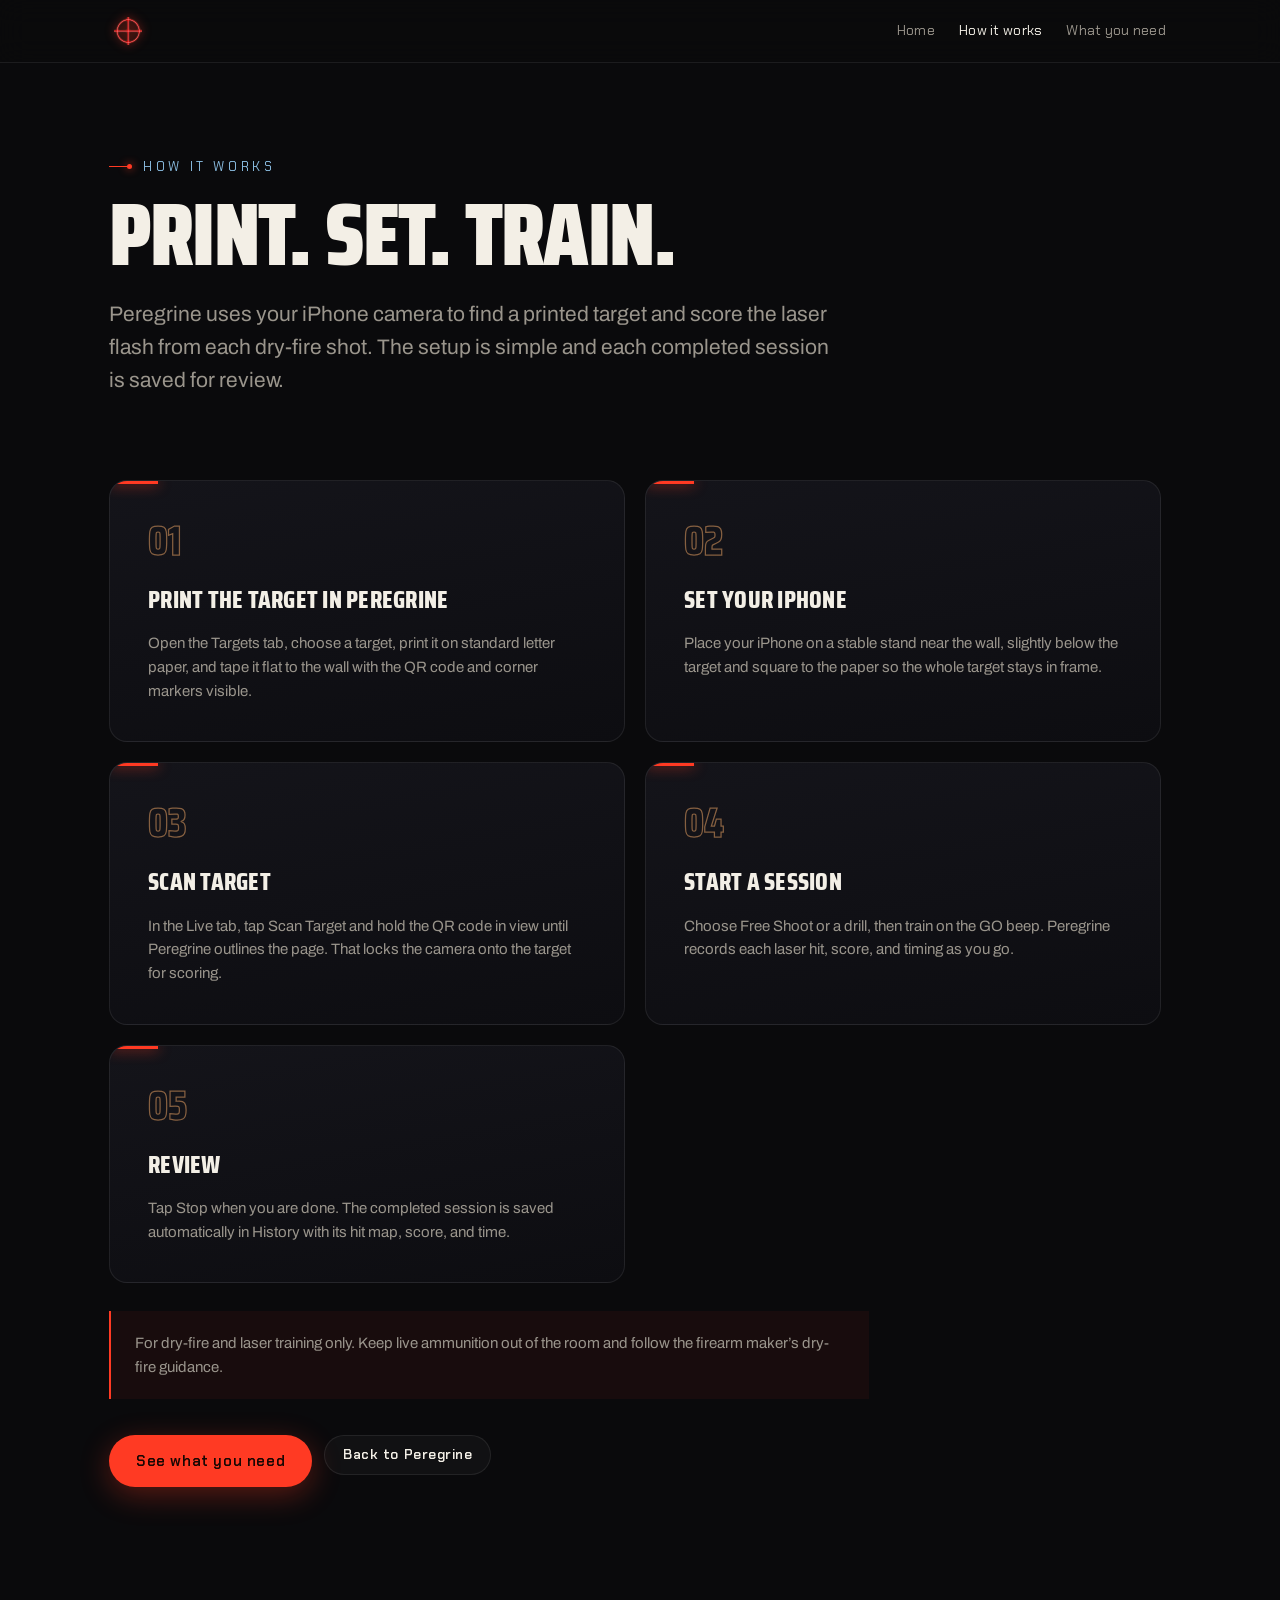
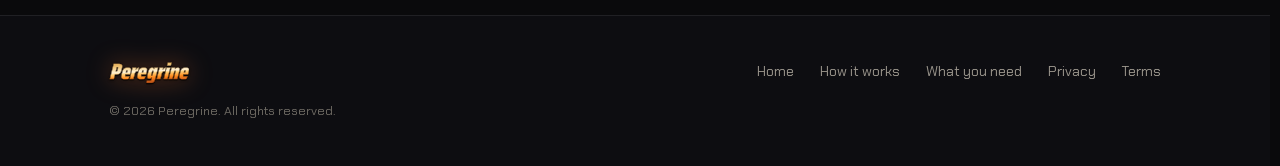
==== how-it-works/index.html @ 1380bf8d "Add SEO setup guides" ====
<!doctype html>
<html lang="en">
<head>
  <meta charset="utf-8">
  <meta name="viewport" content="width=device-width, initial-scale=1">
  <meta name="robots" content="index,follow">
  <title>How Peregrine Works | Dry-Fire Laser Training on iPhone</title>
  <meta name="description" content="See how Peregrine turns a printed target, an iPhone, and a laser training cartridge into scored dry-fire practice.">
  <link rel="canonical" href="https://peregrinedryfire.com/how-it-works/">
  <link rel="icon" href="/assets/favicon.svg" type="image/svg+xml">
  <meta name="theme-color" content="#0a0a0c">
  <meta property="og:title" content="How Peregrine Works | Dry-Fire Laser Training on iPhone">
  <meta property="og:description" content="See how Peregrine turns a printed target, an iPhone, and a laser training cartridge into scored dry-fire practice.">
  <meta property="og:type" content="website">
  <meta property="og:url" content="https://peregrinedryfire.com/how-it-works/">
  <link rel="preconnect" href="https://fonts.googleapis.com">
  <link rel="preconnect" href="https://fonts.gstatic.com" crossorigin>
  <link href="https://fonts.googleapis.com/css2?family=Saira+Condensed:wght@500;600;700;800;900&amp;family=Chakra+Petch:wght@400;500;600;700&amp;family=Archivo:wght@400;500;600&amp;display=swap" rel="stylesheet">
  <link rel="stylesheet" href="/styles.css">
</head>
<body class="guide-page">
  <a class="skip-link" href="#main">Skip to content</a>
  <header class="nav">
    <div class="nav__inner">
      <a class="brand" href="/" aria-label="Peregrine home">
        <img class="brand__reticle" src="/assets/reticle-mark.png" alt="" aria-hidden="true" width="112" height="112">
        <img class="brand__logo" src="/assets/peregrine-wordmark-metallic.png" alt="Peregrine" width="531" height="120">
      </a>
      <nav class="guide-nav" aria-label="Primary">
        <a href="/">Home</a>
        <a href="/how-it-works/" aria-current="page">How it works</a>
        <a href="/what-you-need/">What you need</a>
      </nav>
    </div>
  </header>

  <main class="guide-main" id="main">
    <section class="guide-hero" aria-labelledby="page-title">
      <p class="eyebrow"><span class="tick" aria-hidden="true"></span>How it works</p>
      <h1 class="guide-title" id="page-title">Print. Set. Train.</h1>
      <p class="guide-lede">Peregrine uses your iPhone camera to find a printed target and score the laser flash from each dry-fire shot. The setup is simple and each completed session is saved for review.</p>
    </section>

    <section class="guide-grid" aria-label="Peregrine setup steps">
      <article class="guide-card">
        <span class="guide-card__number">01</span>
        <h2>Print the target in Peregrine</h2>
        <p>Open the Targets tab, choose a target, print it on standard letter paper, and tape it flat to the wall with the QR code and corner markers visible.</p>
      </article>
      <article class="guide-card">
        <span class="guide-card__number">02</span>
        <h2>Set your iPhone</h2>
        <p>Place your iPhone on a stable stand near the wall, slightly below the target and square to the paper so the whole target stays in frame.</p>
      </article>
      <article class="guide-card">
        <span class="guide-card__number">03</span>
        <h2>Scan Target</h2>
        <p>In the Live tab, tap Scan Target and hold the QR code in view until Peregrine outlines the page. That locks the camera onto the target for scoring.</p>
      </article>
      <article class="guide-card">
        <span class="guide-card__number">04</span>
        <h2>Start a session</h2>
        <p>Choose Free Shoot or a drill, then train on the GO beep. Peregrine records each laser hit, score, and timing as you go.</p>
      </article>
      <article class="guide-card">
        <span class="guide-card__number">05</span>
        <h2>Review</h2>
        <p>Tap Stop when you are done. The completed session is saved automatically in History with its hit map, score, and time.</p>
      </article>
    </section>

    <p class="guide-note">For dry-fire and laser training only. Keep live ammunition out of the room and follow the firearm maker’s dry-fire guidance.</p>
    <div class="guide-actions">
      <a class="btn btn--solid" href="/what-you-need/">See what you need</a>
      <a class="btn btn--ghost" href="/">Back to Peregrine</a>
    </div>
  </main>

  <footer class="footer">
    <div class="footer__inner">
      <div class="footer__brand"><span class="brand__word">Peregrine</span></div>
      <nav class="footer__links" aria-label="Footer">
        <a href="/">Home</a>
        <a href="/how-it-works/">How it works</a>
        <a href="/what-you-need/">What you need</a>
        <a href="/privacy/">Privacy</a>
        <a href="/terms/">Terms</a>
      </nav>
      <p class="footer__copy">© 2026 Peregrine. All rights reserved.</p>
    </div>
  </footer>
</body>
</html>
---- styles.css ----
/* ============================================================
   Peregrine — Dry-Fire Laser Trainer
   ============================================================ */

:root {
  /* palette (from the app) */
  --ink: #0a0a0c;
  --ink-2: #0d0d11;
  --surface: #14141a;
  --surface-2: #1b1b22;
  --line: rgba(255, 255, 255, 0.08);
  --line-soft: rgba(255, 255, 255, 0.05);

  --laser: #ff3a23;
  --laser-soft: #ff6a4d;
  --amber: #e6a063;
  --gold: #f4d49a;
  --recon: #8abce0;
  --green: #63c178;

  --bone: #f3efe6;
  --mute: #9a958c;
  --mute-2: #6f6b64;

  /* type */
  --f-display: "Saira Condensed", "Arial Narrow", sans-serif;
  --f-tech: "Chakra Petch", "Courier New", monospace;
  --f-body: "Archivo", system-ui, sans-serif;
  /* the app logo wordmark — intentionally NOT tied to --f-display so the
     Customize "display font" picker can never change the brand mark */
  --f-logo: "Saira Condensed", "Arial Narrow", sans-serif;

  /* metrics */
  --maxw: 1180px;
  --pad: clamp(20px, 5vw, 64px);
  --radius: 18px;
}

/* ---------- reset ---------- */
*, *::before, *::after { box-sizing: border-box; }
html {
  scroll-behavior: smooth;
  -webkit-text-size-adjust: 100%;
  overflow-y: scroll;
  scrollbar-gutter: stable;
  scrollbar-width: thin;
  scrollbar-color: rgba(255, 86, 56, 0.72) #0a0a0c;
}
html::-webkit-scrollbar { width: 13px; }
html::-webkit-scrollbar-track { background: #0a0a0c; }
html::-webkit-scrollbar-thumb {
  background: linear-gradient(180deg, rgba(255, 86, 56, 0.82), rgba(138, 188, 224, 0.5));
  border: 3px solid #0a0a0c;
  border-radius: 999px;
}
html::-webkit-scrollbar-thumb:hover { background: linear-gradient(180deg, var(--laser-soft), rgba(138, 188, 224, 0.72)); }
@media (prefers-reduced-motion: reduce) { html { scroll-behavior: auto; } }

body {
  margin: 0;
  position: relative; /* containing block for #pageFx (full-document fx layer) */
  background: var(--ink);
  color: var(--bone);
  font-family: var(--f-body);
  font-size: calc(clamp(15px, 1.05vw, 17px) * var(--pe-text, 1));
  line-height: 1.65;
  -webkit-font-smoothing: antialiased;
  overflow-x: clip; /* clip (not hidden) avoids breaking position:fixed in Safari */
}

img { max-width: 100%; display: block; }
a { color: inherit; text-decoration: none; }

::selection { background: var(--laser); color: #fff; }

:focus-visible {
  outline: 2px solid var(--recon);
  outline-offset: 3px;
  border-radius: 4px;
}

.skip-link {
  position: absolute; left: -999px; top: 8px; z-index: 999;
  background: var(--laser); color: #fff; padding: 10px 16px; border-radius: 8px;
  font-family: var(--f-tech); font-size: 14px;
}
.skip-link:focus { left: 12px; }

/* ---------- shared bits ---------- */
.eyebrow {
  font-family: var(--f-tech);
  font-size: 13px;
  letter-spacing: 0.28em;
  text-transform: uppercase;
  color: var(--recon);
  margin: 0 0 18px;
  display: inline-flex;
  align-items: center;
  gap: 12px;
}
.tick {
  width: 22px; height: 1px; background: var(--laser);
  display: inline-block; position: relative;
}
.tick::after {
  content: ""; position: absolute; right: -1px; top: -2px;
  width: 5px; height: 5px; border-radius: 50%; background: var(--laser);
  box-shadow: 0 0 8px var(--laser);
}

.btn {
  font-family: var(--f-tech);
  font-weight: 600;
  letter-spacing: 0.04em;
  border-radius: 999px;
  border: 1px solid transparent;
  cursor: pointer;
  display: inline-flex;
  align-items: center;
  justify-content: center;
  gap: 9px;
  transition: transform .18s ease, background .2s ease, border-color .2s ease, box-shadow .2s ease;
  white-space: nowrap;
}
.btn--solid {
  background: var(--laser);
  color: #1a0703;
  padding: 0 26px;
  height: 52px;
  font-size: 15px;
  box-shadow: 0 8px 30px rgba(255, 58, 35, 0.32);
}
.btn--solid:hover { transform: translateY(-2px); box-shadow: 0 12px 38px rgba(255, 58, 35, 0.45); }
.btn--ghost {
  background: rgba(255, 255, 255, 0.03);
  border-color: var(--line);
  color: var(--bone);
  padding: 0 18px;
  height: 40px;
  font-size: 13.5px;
}
.btn--ghost:hover { border-color: rgba(255, 255, 255, 0.22); background: rgba(255, 255, 255, 0.06); }
.btn .dot {
  width: 7px; height: 7px; border-radius: 50%; background: var(--laser);
  box-shadow: 0 0 8px var(--laser);
  animation: pulse 2.4s ease-in-out infinite;
}
@keyframes pulse { 0%, 100% { opacity: 1; } 50% { opacity: 0.35; } }

/* ---------- brand mark (logo wordmark + reticle) ---------- */
.brand { display: inline-flex; align-items: center; gap: 10px; }
/* metallic Peregrine wordmark image in the fixed nav (sits right of the reticle) */
.brand__logo { display: block; height: 30px; width: auto; }
/* metallic logo wordmark — mirrors the AppIcon "Peregrine" lettering:
   bright white crown, warm gold core, deep bronze foot, dark contour + glow */
.brand__word {
  position: relative;
  font-family: var(--f-logo);
  font-style: italic;
  font-weight: 900;
  letter-spacing: 0.006em;
  font-size: 25px;
  line-height: 1;
  color: #f6c874;            /* fallback if background-clip unsupported */
  /* gold crown -> bright specular horizon -> saturated orange -> bronze foot */
  background: linear-gradient(
    177deg,
    #d69a41 0%,
    #eec173 24%,
    #fbe6b8 41%,
    #fff2d4 47%,
    #ffcf78 54%,
    #ff8c1f 70%,
    #d35f18 85%,
    #6d3210 100%
  );
  -webkit-background-clip: text;
  background-clip: text;
  -webkit-text-fill-color: transparent;
  /* dark contour + drop bevel + warm halo = the 3D metal look of the icon */
  -webkit-text-stroke: 0.4px rgba(40, 16, 4, 0.6);
  filter:
    drop-shadow(0 1px 0 rgba(0, 0, 0, 0.7))
    drop-shadow(0 0 1px rgba(0, 0, 0, 0.5))
    drop-shadow(0 0 12px rgba(255, 120, 40, 0.34));
  padding-right: 2px;
}
/* crisp specular streak across the middle — the glossy chrome "horizon" */
.brand__word::after {
  content: attr(data-word);
  position: absolute; left: 0; top: 0; padding-right: 2px;
  background: linear-gradient(
    177deg,
    rgba(255, 255, 255, 0) 40%,
    rgba(255, 255, 255, 0.92) 47%,
    rgba(255, 255, 255, 0.98) 49%,
    rgba(255, 255, 255, 0) 57%
  );
  -webkit-background-clip: text; background-clip: text;
  -webkit-text-fill-color: transparent;
  pointer-events: none;
}
/* red scope-reticle brand mark. Nav uses the raster reticle-mark.png; the
   footer still uses an inline SVG whose stroke is currentColor, so keep color. */
.brand__reticle {
  width: 28px; height: 28px; flex: none;
  object-fit: contain;
  color: var(--laser);
  filter: drop-shadow(0 0 5px rgba(255, 58, 35, 0.55));
}
.footer__brand .brand__reticle { width: 24px; height: 24px; }
.footer__brand .brand__word { font-size: 22px; }

/* ============================================================
   NAV
   ============================================================ */
.nav {
  position: fixed; top: 0; left: 0; right: 0; z-index: 100;
  transition: background .3s ease, border-color .3s ease, backdrop-filter .3s ease;
  border-bottom: 1px solid transparent;
}
.nav.scrolled {
  background: rgba(10, 10, 12, 0.82);
  backdrop-filter: blur(14px);
  -webkit-backdrop-filter: blur(14px);
  border-bottom-color: var(--line);
}
.nav__inner {
  max-width: var(--maxw); margin: 0 auto; padding: 16px var(--pad);
  display: flex; align-items: center; gap: 24px;
}
.nav__links {
  margin-left: auto;
  display: flex; gap: 30px;
  font-family: var(--f-tech); font-size: 14px; letter-spacing: 0.02em;
}
.nav__links a { color: var(--mute); transition: color .2s ease; position: relative; }
.nav__links a:hover { color: var(--bone); }
.nav__links a::after {
  content: ""; position: absolute; left: 0; bottom: -6px; height: 1px; width: 0;
  background: var(--laser); transition: width .25s ease;
}
.nav__links a:hover::after { width: 100%; }
.nav__cta { margin-left: 4px; }

.nav__toggle {
  display: none; margin-left: auto;
  width: 42px; height: 42px; border: 1px solid var(--line);
  background: rgba(255,255,255,0.03); border-radius: 10px;
  flex-direction: column; align-items: center; justify-content: center; gap: 5px;
  cursor: pointer;
}
.nav__toggle span { width: 18px; height: 2px; background: var(--bone); transition: transform .25s ease, opacity .2s ease; }
.nav__toggle[aria-expanded="true"] span:first-child { transform: translateY(3.5px) rotate(45deg); }
.nav__toggle[aria-expanded="true"] span:last-child { transform: translateY(-3.5px) rotate(-45deg); }

.nav__mobile {
  display: none;
  flex-direction: column;
  padding: 8px var(--pad) 22px;
  background: rgba(10, 10, 12, 0.96);
  backdrop-filter: blur(14px);
  border-bottom: 1px solid var(--line);
  font-family: var(--f-tech);
}
.nav__mobile a { padding: 14px 2px; color: var(--mute); border-bottom: 1px solid var(--line-soft); }
.nav__mobile a:last-child { border-bottom: none; }
.nav__mobile-cta { color: var(--laser) !important; }
.nav.open .nav__mobile { display: flex; }

/* ============================================================
   HERO
   ============================================================ */
/* The old empty <span id="top"> anchor made WebKit/Safari reserve a line box,
   printing a blank strip above the hero. The span is gone (#top now lives on
   <body>), so nothing may size or hide #top here. */

.hero {
  position: relative;
  min-height: 100svh;
  display: flex;
  align-items: center;
  padding: 132px var(--pad) 36px;
  overflow: hidden;
  cursor: crosshair;
}
.hero .signup, .hero a, .hero button, .hero input { cursor: auto; }
.hero a, .hero button { cursor: pointer; }

/* click-to-dry-fire laser ping */
.laser-ping {
  position: absolute; z-index: 6; width: 10px; height: 10px; margin: -5px 0 0 -5px;
  border-radius: 50%; background: var(--laser); pointer-events: none;
  box-shadow: 0 0 12px 4px rgba(255, 58, 35, 0.85);
  animation: laserDot 1.6s ease-out forwards;
}
.laser-ping::before {
  content: ""; position: absolute; inset: -4px; border-radius: 50%;
  border: 2px solid rgba(255, 58, 35, 0.8); animation: laserRing 0.7s ease-out forwards;
}
.laser-ping::after {
  content: ""; position: absolute; inset: -1px; border-radius: 50%;
  background: radial-gradient(circle, rgba(30, 16, 12, 0.9), transparent 70%);
  opacity: 0; animation: laserScorch 1.6s ease-in 0.25s forwards;
}
.laser-ping--static { animation: none; opacity: 0.9; }
.laser-ping--static::before, .laser-ping--static::after { animation: none; }
/* fixed overlay that hosts pings/scores anywhere on the page background */
.laser-ping-layer { position: fixed; inset: 0; z-index: 70; pointer-events: none; }
@keyframes laserDot {
  0% { opacity: 1; transform: scale(1.35); }
  20% { transform: scale(1); }
  70% { opacity: 0.9; }
  100% { opacity: 0; transform: scale(0.6); }
}
@keyframes laserRing { from { transform: scale(0.4); opacity: 1; } to { transform: scale(3.2); opacity: 0; } }
@keyframes laserScorch { from { opacity: 0.75; } to { opacity: 0; } }
.laser-score {
  position: absolute; z-index: 6; pointer-events: none;
  font-family: var(--f-tech); font-weight: 700; font-size: 15px; color: var(--gold);
  text-shadow: 0 0 10px rgba(244, 212, 154, 0.6);
  animation: scorePop 1.1s cubic-bezier(.2, .7, .2, 1) forwards;
}
@keyframes scorePop {
  0% { opacity: 0; transform: translateY(4px) scale(0.8); }
  25% { opacity: 1; transform: translateY(-6px) scale(1.05); }
  100% { opacity: 0; transform: translateY(-26px) scale(1); }
}
.hero__bg {
  /* -2 keeps the ember backdrop beneath #pageFx (-1) so the reticle and
     laser still render over it in the hero */
  position: absolute; inset: 0; z-index: -2;
  background:
    radial-gradient(60% 60% at 64% 46%, rgba(255, 110, 60, 0.30), rgba(255, 90, 45, 0.10) 38%, transparent 66%),
    radial-gradient(42% 40% at 64% 46%, rgba(255, 200, 120, 0.22), transparent 60%),
    radial-gradient(90% 70% at 14% 88%, rgba(138, 188, 224, 0.08), transparent 60%),
    url("assets/web/ember-bg.jpg") 64% 40% / 115% auto no-repeat,
    var(--ink);
  opacity: 0.95;
}
/* mirrored ember layer for a fuller, radial cosmos burst */
.hero__bg::before {
  content: ""; position: absolute; inset: 0;
  background: url("assets/web/ember-bg.jpg") 36% 40% / 115% auto no-repeat;
  transform: scaleX(-1);
  opacity: 0.55;
  mix-blend-mode: screen;
}
.hero__bg::after {
  content: ""; position: absolute; inset: 0;
  background: linear-gradient(180deg, rgba(10,10,12,0.30) 0%, rgba(10,10,12,0.55) 58%, var(--ink) 100%);
}

/* page-wide fx layer: spans the whole document behind section content.
   z-index -1 paints it beneath every block's background, text, and imagery
   (only the body ink and .hero__bg at -2 sit further back), so the laser,
   reticle, and embers never overlay content. */
#pageFx {
  position: absolute; inset: 0; z-index: -1;
  pointer-events: none; overflow: hidden;
}

/* drifting ember particle field — viewport-fixed canvas, document-space sim */
.cosmos {
  position: fixed; top: 0; left: 0;
  width: 100vw; height: 100vh;
  pointer-events: none;
}

/* full-document vertical laser. Solid until roughly a screen above the
   crosshair pin point, already faded to ~35% at the pin (--pe-laser-fade),
   and gone shortly after (--pe-laser-end). All three stops set by script.js. */
.pagefx__laser {
  position: absolute; left: 64%; top: 0; bottom: 0; width: 1.5px;
  background: var(--laser); opacity: 0.55;
  box-shadow: 0 0 12px 1px rgba(255, 58, 35, 0.7);
  -webkit-mask-image: linear-gradient(180deg, #000 0, #000 var(--pe-laser-solid, var(--pe-laser-fade, 100%)), rgba(0, 0, 0, 0.35) var(--pe-laser-fade, 100%), transparent var(--pe-laser-end, 100%));
  mask-image: linear-gradient(180deg, #000 0, #000 var(--pe-laser-solid, var(--pe-laser-fade, 100%)), rgba(0, 0, 0, 0.35) var(--pe-laser-fade, 100%), transparent var(--pe-laser-end, 100%));
  transform: scaleY(0); transform-origin: top;
  animation: sweepV 1.1s cubic-bezier(.2,.7,.2,1) .15s forwards;
}

/* signature crosshair — a zero-height rail translated down the page by JS */
.crosshair {
  position: absolute; left: 0; right: 0; top: 0; height: 0;
  pointer-events: none; will-change: transform;
}
.crosshair::before {
  content: "";
  position: absolute; left: 64%; top: 0;
  width: 44px; height: 44px; margin: -22px 0 0 -22px;
  border: 1.5px solid rgba(255, 58, 35, 0.72);
  border-radius: 50%;
  box-shadow: 0 0 18px rgba(255, 58, 35, 0.28) inset, 0 0 18px rgba(255, 58, 35, 0.32);
  opacity: 0; transform: scale(0.64);
  animation: ringPop 0.8s cubic-bezier(.2,.7,.2,1) 0.95s forwards;
}
.crosshair__h {
  position: absolute; background: var(--laser); opacity: 0.55;
  top: 0; left: 0; right: 0; height: 1.5px;
  box-shadow: 0 0 12px 1px rgba(255, 58, 35, 0.7);
  transform: scaleX(0); transform-origin: left;
  animation: sweepH 1.1s cubic-bezier(.2,.7,.2,1) .35s forwards;
}
.crosshair__ring {
  position: absolute; left: 64%; top: 0;
  width: 230px; height: 230px; margin: -115px 0 0 -115px;
  border: 1.5px solid rgba(255, 58, 35, 0.55);
  border-radius: 50%;
  box-shadow: 0 0 30px rgba(255, 58, 35, 0.25) inset, 0 0 24px rgba(255, 58, 35, 0.2);
  opacity: 0; transform: scale(0.6);
  animation: ringPop 0.9s cubic-bezier(.2,.7,.2,1) 1.05s forwards;
}
@keyframes sweepV { to { transform: scaleY(1); } }
@keyframes sweepH { to { transform: scaleX(1); } }
@keyframes ringPop {
  0% { opacity: 0; transform: scale(0.5); }
  60% { opacity: 0.9; transform: scale(1.06); }
  100% { opacity: 0.5; transform: scale(1); }
}

.hero__inner {
  position: relative; z-index: 2;
  max-width: var(--maxw); margin: 0 auto; width: 100%;
  display: grid; grid-template-columns: 1.05fr 0.95fr; gap: clamp(24px, 5vw, 72px);
  align-items: center;
}
.hero__title {
  font-family: var(--f-display);
  font-weight: 900;
  font-size: calc(clamp(46px, 7vw, 92px) * var(--pe-text, 1));
  line-height: 0.94;
  letter-spacing: -0.01em;
  text-transform: uppercase;
  color: var(--recon);
  margin: 0 0 24px;
}
/* metallic Peregrine wordmark with the tech tagline beneath */
.hero__title-brand {
  display: block;
  width: calc(531px * var(--pe-text, 1));
  max-width: 100%;
  height: auto;
  object-fit: contain;
  object-position: left center;
  animation: heroLineIn .55s cubic-bezier(.2, .7, .2, 1) both;
}
.hero__title-tag {
  display: flex; align-items: center; gap: 0.7em;
  font-family: var(--f-tech);
  font-weight: 600;
  font-size: calc(clamp(13px, 1.15vw, 16px) * var(--pe-text, 1));
  letter-spacing: 0.42em;
  color: var(--recon);
  margin-top: 16px;
  animation: heroLineIn .55s cubic-bezier(.2, .7, .2, 1) .14s both;
}
@keyframes heroLineIn {
  from { opacity: 0; transform: translateX(-0.3em); }
  to { opacity: 1; transform: none; }
}
@media (prefers-reduced-motion: reduce) {
  .hero__title-brand, .hero__title-tag { animation: none; }
}
.hero__title .tick {
  width: 26px;
  flex: none;
}
/* the nav wordmark stays hidden while the hero wordmark title is on screen
   (script.js toggles .nav--branded via IntersectionObserver) */
.nav .brand__logo { opacity: 0; transform: translateY(8px); transition: opacity .45s ease, transform .45s ease; }
.nav--branded .brand__logo { opacity: 1; transform: none; }
.hero__title-accent {
  background: linear-gradient(180deg, var(--gold) 0%, var(--amber) 70%, var(--laser) 130%);
  -webkit-background-clip: text; background-clip: text; color: transparent;
}
.hero__lede {
  font-size: calc(clamp(20px, 1.9vw, 26px) * var(--pe-text, 1));
  line-height: 1.5;
  color: #cfcabf;
  max-width: 36ch;
  margin: 0;
}

/* signup */
.signup__row { display: flex; gap: 10px; flex-wrap: wrap; }
.signup__input {
  flex: 1 1 220px;
  height: 52px;
  background: rgba(255, 255, 255, 0.04);
  border: 1px solid var(--line);
  border-radius: 999px;
  padding: 0 22px;
  color: var(--bone);
  font-family: var(--f-tech);
  font-size: 15px;
  transition: border-color .2s ease, background .2s ease;
}
.signup__input::placeholder { color: var(--mute-2); }
.signup__input:focus { outline: none; border-color: var(--recon); background: rgba(255,255,255,0.06); }
.signup__note { font-family: var(--f-tech); font-size: 12.5px; color: var(--mute-2); margin: 14px 0 0; letter-spacing: 0.02em; }
.signup__ok {
  font-family: var(--f-tech); font-size: 14px; color: var(--recon); margin: 14px 0 0;
  display: inline-flex; align-items: center; gap: 9px; letter-spacing: 0.02em;
}
.signup__ok[hidden] { display: none; }
.signup__ok::before {
  content: ""; width: 8px; height: 8px; border-radius: 50%; background: var(--recon);
  box-shadow: 0 0 10px var(--recon);
}
.signup--center { max-width: 480px; margin: 0 auto; text-align: left; }
.signup--center .signup__note, .signup--center .signup__ok { text-align: center; width: 100%; justify-content: center; }

/* device frame */
/* iPhone frame. All chrome (island, status bar, buttons) is sized in cqw so
   it scales with the frame — a 200px carousel phone gets proportionally
   smaller icons instead of the island crowding the cell bars. */
.device {
  position: relative;
  container-type: inline-size; /* children size their chrome in cqw */
  width: 100%; max-width: 340px;
  margin: 0 auto;
  /* NOTE: the frame's own box props can't use cqw (an element's container
     units query its ANCESTOR container, not itself) — keep these in px */
  border-radius: 46px;
  padding: 40px 9px 9px;
  background: linear-gradient(155deg, #2a2a31 0%, #0c0c10 60%);
  border: 1px solid rgba(255, 255, 255, 0.14);
  box-shadow:
    0 0 0 2px #33333b,          /* titanium rail */
    0 0 0 3px rgba(0, 0, 0, 0.55),
    0 40px 90px rgba(0, 0, 0, 0.6),
    inset 0 1px 0 rgba(255, 255, 255, 0.07);
}
/* side buttons: volume pair (left, second via box-shadow copy) + power (right) */
.device::before {
  content: ""; position: absolute;
  left: -4px; top: 22cqw;
  width: 3px; height: 7.5cqw;
  border-radius: 2px 0 0 2px;
  background: linear-gradient(90deg, #45454e, #26262c);
  box-shadow: 0 10.5cqw 0 0 #33333b;
}
.device::after {
  content: ""; position: absolute;
  right: -4px; top: 27cqw;
  width: 3px; height: 13cqw;
  border-radius: 0 2px 2px 0;
  background: linear-gradient(270deg, #45454e, #26262c);
}
.device__screen {
  width: 100%;
  overflow-x: hidden;
  overflow-y: hidden;
  border-radius: 0 0 38px 38px;
  background: #050507;
}
.device__screen img {
  width: 100%;
  height: auto;
  border-radius: 0;
}
.device > img { border-radius: 0 0 38px 38px; width: 100%; height: auto; }
.device__island {
  position: absolute; z-index: 2;
  top: 5.6cqw; left: 50%; transform: translateX(-50%);
  width: 26cqw; height: 7cqw; border-radius: 3.6cqw;
  background: #000;
  box-shadow: inset 0 0 0 1px rgba(255,255,255,0.05);
}
/* (fake iOS status bars removed 2026-07: the frames show only the island —
   times/battery/wifi glyphs read as inconsistent clutter at small sizes) */
.device--hero {
  max-width: 280px;
  box-shadow:
    0 0 0 0.55cqw #33333b,
    0 0 0 0.85cqw rgba(0, 0, 0, 0.55),
    0 50px 110px rgba(0, 0, 0, 0.7),
    0 0 60px rgba(255, 58, 35, 0.12),
    inset 0 1px 0 rgba(255, 255, 255, 0.08);
}
.device--hero .device__screen {
  aspect-ratio: 760 / 1546;
}
.device--hero .device__screen img {
  height: 100%;
  object-fit: cover;
  object-position: center;
}

/* ============================================================
   STAT BAND
   ============================================================ */
.band {
  border-top: 1px solid var(--line);
  border-bottom: 1px solid var(--line);
  background: linear-gradient(180deg, var(--ink-2), var(--ink));
}
.band__inner {
  max-width: var(--maxw); margin: 0 auto; padding: 30px var(--pad);
  display: flex; align-items: center; gap: clamp(20px, 4vw, 56px); flex-wrap: wrap;
}
.band__label {
  font-family: var(--f-display); text-transform: uppercase; letter-spacing: 0.04em;
  font-weight: 700; font-size: clamp(20px, 2.4vw, 28px); margin: 0; color: var(--bone);
  flex: none;
}
.band__chips {
  list-style: none; margin: 0; padding: 0;
  display: flex; gap: clamp(16px, 3vw, 40px); flex-wrap: wrap; margin-left: auto;
}
.band__chips li { display: flex; flex-direction: column; gap: 2px; }
.chip__num {
  font-family: var(--f-tech); font-weight: 600; font-size: clamp(22px, 2.4vw, 30px);
  color: var(--amber); line-height: 1;
}
.chip__num small { font-size: 0.55em; color: var(--mute); }
/* split-flap digits: same metrics as the plain number, each cell flips
   through characters before settling (script.js runs the cycle) */
.chip__flap { display: inline-flex; }
.chip__flap-cell { display: inline-block; min-width: 1ch; text-align: center; }
.chip__flap-cell--dot { min-width: auto; }
.chip__cap {
  font-family: var(--f-tech); font-size: 11px; letter-spacing: 0.22em; text-transform: uppercase;
  color: var(--mute-2);
}

/* ============================================================
   SECTIONS / FEATURES
   ============================================================ */
.section {
  max-width: var(--maxw); margin: 0 auto; padding: clamp(72px, 11vw, 140px) var(--pad);
  position: relative; overflow: hidden;
}
.has-pe-media-bg { position: relative; overflow: hidden; }
.pe-bg-video {
  position: absolute; top: 50%; left: 50%; z-index: 0;
  width: 100%; height: 100%; max-width: 1280px; max-height: 720px;
  transform: translate(-50%, -50%);
  object-fit: contain; pointer-events: none;
  opacity: 0.68; filter: saturate(1.05) contrast(1.08) brightness(0.62);
}
/* How it works: subtle feather so the contained clip's frame edges don't
   read as a hard rectangle against the section (lighter touch than the CTA) */
.section--how .pe-bg-video {
  -webkit-mask-image:
    linear-gradient(180deg, transparent 0, #000 9%, #000 91%, transparent 100%),
    linear-gradient(90deg, transparent 0, #000 8%, #000 92%, transparent 100%);
  -webkit-mask-composite: source-in;
  mask-image:
    linear-gradient(180deg, transparent 0, #000 9%, #000 91%, transparent 100%),
    linear-gradient(90deg, transparent 0, #000 8%, #000 92%, transparent 100%);
  mask-composite: intersect;
}
/* Mobile: a contained landscape clip renders as a small strip inside the tall
   stacked section. Oversize the frame so its centered subject (the target
   sheet, ~30% of the clip's width) spans the phone's width, and fade the top
   and bottom edges into the ink. */
@media (max-width: 920px) {
  .pe-bg-video {
    max-width: none; max-height: none;
    width: 260vw; height: 146.25vw; /* 16:9, full target sheet ≈ 3/4 viewport width */
    opacity: 0.6;
    mask-image: linear-gradient(180deg, transparent, #000 14%, #000 86%, transparent);
    -webkit-mask-image: linear-gradient(180deg, transparent, #000 14%, #000 86%, transparent);
  }
  /* let the sheet read through the cards; the video is already dark-filtered */
  .section--how .step {
    background: linear-gradient(170deg, rgba(20, 20, 26, 0.74), rgba(13, 13, 17, 0.68));
  }
}
.has-pe-media-bg > :not(.pe-bg-video):not(.hero__bg):not(.cta__bg) { position: relative; z-index: 1; }
.hero.has-pe-media-bg .hero__bg,
.cta.has-pe-media-bg .cta__bg { opacity: 0; }
.pe-motion-block {
  max-width: none;
  padding-top: clamp(14px, 3vw, 40px);
  padding-bottom: clamp(14px, 3vw, 40px);
}
.pe-motion-stage {
  width: min(100%, 1280px);
  height: var(--pe-motion-height, 360px);
  margin: 0 auto;
  overflow: hidden;
  border: 0;
  background: transparent;
  mask-image: linear-gradient(90deg, transparent 0%, #000 8%, #000 92%, transparent 100%);
  -webkit-mask-image: linear-gradient(90deg, transparent 0%, #000 8%, #000 92%, transparent 100%);
}
.pe-motion-stage video {
  width: 100%;
  height: 100%;
  display: block;
  object-fit: contain;
  opacity: 0.48;
  filter: saturate(0.95) contrast(1.08) brightness(0.7);
}
.section__head { max-width: 640px; margin-bottom: clamp(48px, 7vw, 84px); }
.section__title {
  font-family: var(--f-display); font-weight: 800; text-transform: uppercase;
  font-size: calc(clamp(32px, 4.6vw, 56px) * var(--pe-text, 1)); line-height: 1.0; letter-spacing: -0.005em;
  margin: 0 0 16px;
}
.section__sub { color: var(--mute); font-size: calc(clamp(15px, 1.2vw, 18px) * var(--pe-text, 1)); margin: 0; max-width: 46ch; }
.section__head--center { margin-left: auto; margin-right: auto; text-align: center; }
.section__head--center .eyebrow { justify-content: center; }
/* "See it in action": the text stays centered; the laser runs behind it,
   extending an equal margin each side with the dot at the right end. The
   text sits on an ink plate so the beam meets its edges instead of
   striking through the words. */
.section--video .section__head--center .eyebrow { position: relative; }
.section--video .section__head--center .eyebrow .tick {
  position: absolute; z-index: -1;
  left: -50px; right: -50px; width: auto;
  top: 50%; margin-top: -0.5px;
}
.section--video .section__head--center .eyebrow .eyebrow__text {
  position: relative;
  background: var(--ink);
  padding: 0 14px;
}
.section__head--center .section__sub { margin-left: auto; margin-right: auto; }

.feature {
  display: grid; grid-template-columns: 0.85fr 1.15fr; gap: clamp(28px, 5vw, 72px);
  align-items: center;
  padding: clamp(28px, 4vw, 48px) clamp(26px, 4vw, 60px);
  background: linear-gradient(165deg, rgba(27, 27, 34, 0.65), rgba(13, 13, 17, 0.45));
  border: 1px solid var(--line);
  border-radius: 26px;
  box-shadow: inset 0 1px 0 rgba(255, 255, 255, 0.03);
}
.feature + .feature { margin-top: clamp(18px, 2.4vw, 28px); }
.feature--rev .feature__media { order: 2; }
.feature__media { display: flex; justify-content: center; }
.feature__media .device { max-width: 266px; }
#targets {
  grid-template-columns: minmax(0, 1.45fr) minmax(280px, 0.75fr);
}
#targets .feature__media { min-width: 0; width: 100%; }
#targets .carousel--cards { max-width: min(760px, 100%); }
.target-loop { width: 100%; max-width: min(760px, 100%); }

.feature__kicker {
  font-family: var(--f-tech); font-size: 12px; letter-spacing: 0.26em; text-transform: uppercase;
  color: var(--laser-soft); margin: 0 0 16px;
}
.feature__title {
  font-family: var(--f-display); font-weight: 800; text-transform: uppercase;
  font-size: calc(clamp(26px, 3.4vw, 42px) * var(--pe-text, 1)); line-height: 1.02; letter-spacing: -0.005em;
  margin: 0 0 18px;
}
.feature__text { color: #c4bfb5; margin: 0 0 26px; max-width: 46ch; }

.ticks { list-style: none; margin: 0; padding: 0; display: grid; gap: 13px; }
.ticks li {
  position: relative; padding-left: 26px;
  font-family: var(--f-tech); font-size: 14.5px; line-height: 1.55; color: var(--bone);
}
.ticks li::before {
  content: ""; position: absolute; left: 0; top: calc(0.775em - 4px);
  width: 8px; height: 8px; border-radius: 50%;
  background: var(--laser); box-shadow: 0 0 9px rgba(255, 58, 35, 0.7);
}

/* divider */
.divider {
  position: relative; height: 1px; background: var(--line);
  margin-top: var(--divider-offset, 0px);
  margin-bottom: clamp(48px, 7vw, 80px);
}
.divider__tick {
  position: absolute; left: 0; top: 50%; transform: translateY(-50%);
  width: var(--divider-red-length, 132px); height: 2px; background: var(--laser); box-shadow: 0 0 12px var(--laser);
}

/* ============================================================
   HOW IT WORKS
   ============================================================ */
.section--how { padding-top: 0; padding-bottom: 48px; }
.steps {
  list-style: none; margin: 0; padding: 0;
  display: grid; grid-template-columns: repeat(3, 1fr); gap: 24px;
  counter-reset: step;
}
.step {
  background: linear-gradient(170deg, var(--surface), var(--ink-2));
  border: 1px solid var(--line);
  border-radius: var(--radius);
  padding: 34px 28px 30px;
  position: relative;
  overflow: hidden;
}
.step::before {
  content: ""; position: absolute; left: 0; top: 0; height: 3px; width: 46px;
  background: var(--laser); box-shadow: 0 0 14px var(--laser);
}
.step__no {
  font-family: var(--f-display); font-weight: 800; font-size: 46px; line-height: 1;
  color: transparent; -webkit-text-stroke: 1.4px rgba(230, 160, 99, 0.55);
  display: block; margin-bottom: 18px;
}
.step__title { font-family: var(--f-display); text-transform: uppercase; font-weight: 700; font-size: 22px; letter-spacing: 0.01em; margin: 0 0 10px; }
.step__text { color: var(--mute); font-size: 15px; margin: 0; }

/* ============================================================
   WHAT YOU NEED (gear)
   ============================================================ */
/* Uniform block rhythm (2026-07-09): non-feature sections aim for roughly
   the same visual gap; the four feature blocks keep their own spacing. */
#features { padding-top: clamp(60px, 7.5vw, 110px); padding-bottom: clamp(60px, 7.5vw, 110px); }
.section--kit { padding-top: 0; padding-bottom: clamp(32px, 5vw, 64px); }
.kit-grid {
  list-style: none; margin: 0; padding: 0;
  display: grid; grid-template-columns: repeat(auto-fit, minmax(290px, 1fr)); gap: 18px;
}
.kit-card {
  background: linear-gradient(170deg, var(--surface), var(--ink-2));
  border: 1px solid var(--line);
  border-radius: var(--radius);
  padding: 22px 24px;
  position: relative; overflow: hidden;
}
.kit-card::before {
  content: ""; position: absolute; left: 0; top: 0; height: 3px; width: 40px;
  background: var(--laser); box-shadow: 0 0 12px var(--laser); opacity: 0.85;
}
/* title and chip stack on their own lines so every card reads the same */
.kit-card__head { display: flex; flex-direction: column; align-items: flex-start; gap: 8px; margin-bottom: 0; }
.kit-card__title {
  font-family: var(--f-display); text-transform: uppercase; font-weight: 700;
  font-size: 21px; letter-spacing: 0.01em; margin: 0;
}
.kit-card__title--compact { font-size: 18px; line-height: 1.25; }
.kit-card__text { color: var(--mute); font-size: 14.5px; margin: 0; }

.chip {
  font-family: var(--f-tech); font-size: 11px; font-weight: 600;
  letter-spacing: 0.14em; text-transform: uppercase;
  padding: 4px 11px; border-radius: 999px; white-space: nowrap;
  border: 1px solid currentColor;
}
.chip--req { color: var(--amber); background: rgba(230, 160, 99, 0.1); }
.chip--rec { color: var(--recon); background: rgba(138, 188, 224, 0.1); }
.chip--nice { color: var(--green); background: rgba(99, 193, 120, 0.1); }

.section__more {
  display: flex;
  justify-content: center;
  margin: 30px 0 0;
}

/* ============================================================
   SETUP GUIDES
   ============================================================ */
.guide-page .nav {
  background: rgba(10, 10, 12, 0.9);
  backdrop-filter: blur(14px);
  -webkit-backdrop-filter: blur(14px);
  border-bottom-color: var(--line);
}
.guide-nav {
  margin-left: auto;
  display: flex;
  align-items: center;
  gap: 24px;
  font-family: var(--f-tech);
  font-size: 14px;
  letter-spacing: 0.02em;
}
.guide-nav a { color: var(--mute); }
.guide-nav a:hover, .guide-nav a[aria-current="page"] { color: var(--bone); }
.guide-main {
  width: min(100%, var(--maxw));
  max-width: var(--maxw);
  margin: 0 auto;
  padding: 150px var(--pad) clamp(72px, 10vw, 128px);
}
.guide-hero { max-width: 760px; margin-bottom: clamp(48px, 7vw, 84px); }
.guide-title {
  font-family: var(--f-display);
  font-weight: 900;
  text-transform: uppercase;
  font-size: clamp(46px, 8vw, 88px);
  line-height: 0.9;
  letter-spacing: -0.02em;
  margin: 0;
}
.guide-lede {
  max-width: 60ch;
  color: var(--mute);
  font-size: clamp(17px, 2vw, 21px);
  line-height: 1.55;
  margin: 24px 0 0;
}
.guide-grid {
  display: grid;
  grid-template-columns: repeat(2, minmax(0, 1fr));
  gap: 20px;
}
.guide-grid > * { min-width: 0; }
.guide-card {
  min-height: 100%;
  padding: clamp(26px, 3vw, 38px);
  background: linear-gradient(170deg, var(--surface), var(--ink-2));
  border: 1px solid var(--line);
  border-radius: var(--radius);
  position: relative;
  overflow: hidden;
}
.guide-card::before {
  content: "";
  position: absolute;
  left: 0;
  top: 0;
  width: 48px;
  height: 3px;
  background: var(--laser);
  box-shadow: 0 0 14px var(--laser);
}
.guide-card__number {
  display: block;
  margin-bottom: 18px;
  color: transparent;
  font-family: var(--f-display);
  font-size: 42px;
  font-weight: 800;
  line-height: 1;
  -webkit-text-stroke: 1.25px rgba(230, 160, 99, 0.55);
}
.guide-card h2 {
  margin: 0 0 12px;
  font-family: var(--f-display);
  font-size: 25px;
  font-weight: 800;
  letter-spacing: 0.01em;
  text-transform: uppercase;
}
.guide-card p { margin: 0; color: var(--mute); line-height: 1.58; }
.guide-card .chip { display: inline-flex; margin: 0 0 18px; }
.guide-note {
  max-width: 760px;
  margin: 28px 0 0;
  padding: 20px 24px;
  border-left: 2px solid var(--laser);
  background: rgba(255, 58, 35, 0.06);
  color: var(--mute);
  line-height: 1.6;
}
.guide-actions {
  display: flex;
  flex-wrap: wrap;
  gap: 12px;
  margin-top: 36px;
}

@media (max-width: 700px) {
  .guide-page .nav__inner { align-items: flex-start; flex-wrap: wrap; gap: 14px; }
  .guide-nav { width: 100%; margin-left: 0; flex-wrap: wrap; gap: 10px 18px; font-size: 12px; }
  .guide-main { padding-top: 142px; }
  .guide-grid { grid-template-columns: 1fr; }
}

/* ============================================================
   WALKTHROUGH VIDEO (portrait)
   ============================================================ */
.section--video { padding-top: clamp(28px, 4.5vw, 52px); padding-bottom: clamp(28px, 4vw, 56px); }
.video-stage { display: flex; flex-direction: column; align-items: center; gap: 18px; }
/* walkthrough phone: same device chrome as the rest, plus a home-indicator
   chin so the 9:16 video sits in iPhone-shaped hardware without cropping */
.device--video {
  max-width: 360px;
  padding-bottom: 30px;
  cursor: pointer;
  box-shadow:
    0 0 0 2px #33333b,
    0 0 0 3px rgba(0, 0, 0, 0.55),
    0 40px 90px rgba(0, 0, 0, 0.6),
    0 0 60px rgba(255, 58, 35, 0.12),
    inset 0 1px 0 rgba(255, 255, 255, 0.07);
}
.device__home {
  position: absolute; bottom: 12px; left: 50%; transform: translateX(-50%);
  width: 36%; height: 4px; border-radius: 3px;
  background: rgba(255, 255, 255, 0.32);
}
.video-el {
  display: block; width: 100%; height: auto; aspect-ratio: 9 / 16;
  border-radius: 0 0 8px 8px; background: #000; object-fit: cover;
}
.video-cap {
  font-family: var(--f-tech); font-size: 12.5px; letter-spacing: 0.16em;
  text-transform: uppercase; color: var(--mute); margin: 0;
}
.video-err {
  max-width: 360px; text-align: center; margin: 4px 0 0;
  font-family: var(--f-tech); font-size: 12.5px; line-height: 1.6; color: var(--amber);
}
.video-err code { background: rgba(255,255,255,0.06); padding: 1px 6px; border-radius: 5px; color: var(--bone); }
.video-err a { color: var(--recon); text-decoration: underline; }

/* ============================================================
   CTA / COMING SOON
   ============================================================ */
.cta { position: relative; overflow: hidden; padding: clamp(80px, 12vw, 150px) var(--pad); text-align: center; }
.cta__bg {
  position: absolute; inset: 0; z-index: 0;
  background:
    radial-gradient(70% 90% at 50% 0%, rgba(255, 92, 50, 0.22), transparent 60%),
    url("assets/web/ember-bg.jpg") center / cover no-repeat,
    var(--ink);
  opacity: 0.85;
  /* same edge feather as the video so the whole backdrop melts into the page */
  -webkit-mask-image:
    linear-gradient(180deg, transparent 0, #000 16%, #000 84%, transparent 100%),
    linear-gradient(90deg, transparent 0, #000 14%, #000 86%, transparent 100%);
  -webkit-mask-composite: source-in;
  mask-image:
    linear-gradient(180deg, transparent 0, #000 16%, #000 84%, transparent 100%),
    linear-gradient(90deg, transparent 0, #000 14%, #000 86%, transparent 100%);
  mask-composite: intersect;
}
.cta__bg::after { content: ""; position: absolute; inset: 0; background: linear-gradient(180deg, rgba(10,10,12,0.55), var(--ink)); }
.cta__video {
  position: absolute; inset: 0; z-index: 0; width: 100%; height: 100%;
  object-fit: cover; opacity: 0.16; pointer-events: none;
  filter: saturate(0.7) brightness(0.8);
  /* feather every edge so the loop melts into the page background instead
     of cutting off at the section boundary: a vertical and a horizontal
     fade composited together (fully transparent at all four edges) */
  -webkit-mask-image:
    linear-gradient(180deg, transparent 0, #000 16%, #000 84%, transparent 100%),
    linear-gradient(90deg, transparent 0, #000 14%, #000 86%, transparent 100%);
  -webkit-mask-composite: source-in;
  mask-image:
    linear-gradient(180deg, transparent 0, #000 16%, #000 84%, transparent 100%),
    linear-gradient(90deg, transparent 0, #000 14%, #000 86%, transparent 100%);
  mask-composite: intersect;
}
.cta__scrim {
  position: absolute; inset: 0; z-index: 0; pointer-events: none;
  background: radial-gradient(80% 90% at 50% 45%, rgba(10, 10, 12, 0.35), rgba(10, 10, 12, 0.92));
}
.cta__inner { position: relative; z-index: 1; max-width: 620px; margin: 0 auto; }
.cta__lockup { width: min(340px, 76%); height: auto; margin: 0 auto 26px; mix-blend-mode: screen; }
.cta__title {
  font-family: var(--f-display); font-weight: 900; text-transform: uppercase;
  font-size: clamp(36px, 6vw, 64px); line-height: 0.98; margin: 0 0 16px;
}
.cta__sub { color: #cfcabf; font-size: clamp(15px, 1.3vw, 18px); margin: 0 auto 34px; max-width: 44ch; }
.signup__contact {
  color: var(--mute); font-family: var(--f-tech); font-size: 12.5px;
  line-height: 1.5; margin: clamp(80px, 10vw, 120px) 0 0; text-align: center;
}
.signup__contact p { margin: 0; }
.signup__contact strong { color: var(--bone); }
.signup__contact-title { font-size: 15px; letter-spacing: 0.04em; }
.signup__support-link {
  margin: 18px auto 0; min-height: 44px; padding-inline: 22px;
}
.signup__email-fallback { margin-top: 18px !important; }
.signup__email {
  -webkit-user-select: all; user-select: all; color: var(--recon); cursor: text;
}

/* ============================================================
   FOOTER
   ============================================================ */
.footer { border-top: 1px solid var(--line); background: var(--ink-2); }
.footer__inner {
  max-width: var(--maxw); margin: 0 auto; padding: 44px var(--pad);
  display: grid; gap: 18px;
  grid-template-columns: auto 1fr; align-items: center;
}
.footer__brand { display: inline-flex; align-items: center; gap: 11px; }
.footer__links {
  display: flex; gap: 26px; justify-content: flex-end; flex-wrap: wrap;
  font-family: var(--f-tech); font-size: 14px; color: var(--mute);
}
.footer__links a:hover { color: var(--bone); }
.footer__safety {
  grid-column: 1 / -1; color: var(--mute-2); font-size: 13px; margin: 8px 0 0;
  padding-top: 18px; border-top: 1px solid var(--line-soft); max-width: 60ch;
}
.footer__copy { grid-column: 1 / -1; color: var(--mute-2); font-family: var(--f-tech); font-size: 12.5px; margin: 0; }

/* ============================================================
   REVEAL ANIMATION
   ============================================================ */
.reveal { opacity: 1; transform: none; transition: opacity .7s ease, transform .7s cubic-bezier(.2,.7,.2,1); }
.reveal.pe-reveal-ready { opacity: 0; transform: translateY(26px); }
.reveal.pe-reveal-ready.in { opacity: 1; transform: none; }

/* per-section entrance effects (applied via the Customize panel; baked into
   exported HTML — animated by script.js so they work without the editor) */
[data-pe-anim] { opacity: 1; transform: none; transition: opacity .8s ease, transform .8s cubic-bezier(.2,.7,.2,1); }
[data-pe-anim].pe-anim-ready { opacity: 0; will-change: transform, opacity; }
[data-pe-anim].pe-anim-ready.pe-in { opacity: 1; transform: none; }
[data-pe-anim].pe-anim-ready[data-pe-anim="rise"] { transform: translateY(44px); }
[data-pe-anim].pe-anim-ready[data-pe-anim="fade"] { transform: none; }
[data-pe-anim].pe-anim-ready[data-pe-anim="zoom"] { transform: scale(0.9); }
[data-pe-anim].pe-anim-ready[data-pe-anim="slideL"] { transform: translateX(-52px); }
[data-pe-anim].pe-anim-ready[data-pe-anim="slideR"] { transform: translateX(52px); }
.pe-glow { box-shadow: 0 0 0 1px rgba(255, 58, 35, 0.35), 0 0 46px rgba(255, 58, 35, 0.16); border-radius: 18px; }
@media (prefers-reduced-motion: reduce) {
  [data-pe-anim] { opacity: 1 !important; transform: none !important; transition: none; }
}

/* Webflow-inspired custom interactions from the Customize panel */
[data-pe-interaction] {
  --pe-ix-duration: 600ms;
  --pe-ix-delay: 0ms;
  --pe-ix-ease: cubic-bezier(.2,.7,.2,1);
  transform-origin: center;
}
.pe-ix-pending {
  transition-property: opacity, transform;
  transition-duration: var(--pe-ix-duration);
  transition-timing-function: var(--pe-ix-ease);
  transition-delay: var(--pe-ix-delay);
}
.pe-ix-pending.pe-ix-ready { opacity: 0; }
.pe-ix-pending.pe-ix-ready[data-pe-ix-effect="blur"] { transition-property: opacity, transform, filter; }
.pe-ix-active { will-change: opacity, transform; }
.pe-ix-active[data-pe-ix-effect="blur"],
.pe-ix-active[data-pe-ix-effect="pulse"] { will-change: opacity, transform, filter; }
.pe-ix-pending.pe-ix-ready[data-pe-ix-effect="fade"] { transform: none; }
.pe-ix-pending.pe-ix-ready[data-pe-ix-effect="slide-up"] { transform: translateY(36px); }
.pe-ix-pending.pe-ix-ready[data-pe-ix-effect="slide-down"] { transform: translateY(-36px); }
.pe-ix-pending.pe-ix-ready[data-pe-ix-effect="slide-left"] { transform: translateX(42px); }
.pe-ix-pending.pe-ix-ready[data-pe-ix-effect="slide-right"] { transform: translateX(-42px); }
.pe-ix-pending.pe-ix-ready[data-pe-ix-effect="scale"] { transform: scale(0.88); }
.pe-ix-pending.pe-ix-ready[data-pe-ix-effect="rotate"] { transform: rotate(-4deg) scale(0.94); }
.pe-ix-pending.pe-ix-ready[data-pe-ix-effect="blur"] { filter: blur(12px); transform: scale(0.98); }
.pe-ix-in {
  opacity: 1;
  transform: none;
  filter: none;
}
/* Both classes stay on the element while it's in view, so this must outrank the
   .pe-ix-pending.pe-ix-ready[data-pe-ix-effect="…"] resting offsets. */
.pe-ix-pending.pe-ix-ready.pe-ix-in {
  opacity: 1;
  transform: none;
  filter: none;
}
.pe-ix-run {
  animation-duration: var(--pe-ix-duration);
  animation-delay: var(--pe-ix-delay);
  animation-timing-function: var(--pe-ix-ease);
  animation-fill-mode: both;
}
.pe-ix-run[data-pe-ix-effect="fade"] { animation-name: peIxFade; }
.pe-ix-run[data-pe-ix-effect="slide-up"] { animation-name: peIxSlideUp; }
.pe-ix-run[data-pe-ix-effect="slide-down"] { animation-name: peIxSlideDown; }
.pe-ix-run[data-pe-ix-effect="slide-left"] { animation-name: peIxSlideLeft; }
.pe-ix-run[data-pe-ix-effect="slide-right"] { animation-name: peIxSlideRight; }
.pe-ix-run[data-pe-ix-effect="scale"] { animation-name: peIxScale; }
.pe-ix-run[data-pe-ix-effect="rotate"] { animation-name: peIxRotate; }
.pe-ix-run[data-pe-ix-effect="blur"] { animation-name: peIxBlur; }
.pe-ix-run[data-pe-ix-effect="pulse"] { animation-name: peIxPulse; }
@keyframes peIxFade { from { opacity: 0; } to { opacity: 1; } }
@keyframes peIxSlideUp { from { opacity: 0; transform: translateY(36px); } to { opacity: 1; transform: none; } }
@keyframes peIxSlideDown { from { opacity: 0; transform: translateY(-36px); } to { opacity: 1; transform: none; } }
@keyframes peIxSlideLeft { from { opacity: 0; transform: translateX(42px); } to { opacity: 1; transform: none; } }
@keyframes peIxSlideRight { from { opacity: 0; transform: translateX(-42px); } to { opacity: 1; transform: none; } }
@keyframes peIxScale { from { opacity: 0; transform: scale(0.88); } to { opacity: 1; transform: none; } }
@keyframes peIxRotate { from { opacity: 0; transform: rotate(-4deg) scale(0.94); } to { opacity: 1; transform: none; } }
@keyframes peIxBlur { from { opacity: 0; filter: blur(12px); transform: scale(0.98); } to { opacity: 1; filter: none; transform: none; } }
@keyframes peIxPulse {
  0% { transform: scale(1); }
  45% { transform: scale(1.045); filter: brightness(1.15); }
  100% { transform: scale(1); filter: none; }
}
@media (prefers-reduced-motion: reduce) {
  [data-pe-interaction],
  .pe-ix-pending,
  .pe-ix-in,
  .pe-ix-run,
  .pe-ix-active {
    opacity: 1 !important;
    transform: none !important;
    filter: none !important;
    will-change: auto !important;
    transition: none !important;
    animation: none !important;
  }
}

/* ============================================================
   RESPONSIVE
   ============================================================ */
@media (max-width: 920px) {
  .nav__links, .nav__cta { display: none; }
  .nav__toggle { display: flex; width: 38px; height: 38px; }
  /* tighter mobile chrome: the fixed bar was eating ~74px of the viewport */
  .nav__inner { padding: 8px var(--pad); }

  .hero { padding-top: 84px; }
  .hero__inner { grid-template-columns: 1fr; gap: 28px; }
  .hero__inner > * { min-width: 0; } /* fixed-width children must never inflate the grid track */
  .device--hero { max-width: 240px; }
  .hero__lede { max-width: 100%; }

  .band__inner { flex-direction: column; align-items: flex-start; gap: 22px; }
  .band__chips { margin-left: 0; }

  .feature { grid-template-columns: 1fr; gap: 36px; }
  #targets { grid-template-columns: 1fr; }
  .feature__copy { order: -1; }
  .feature--rev .feature__media { order: 0; }
  .feature__media .device { max-width: 260px; }

  .steps { grid-template-columns: 1fr; }

  .footer__inner { grid-template-columns: 1fr; }
  .footer__links { justify-content: flex-start; }
}

@media (max-width: 480px) {
  .signup__row { flex-direction: row; gap: 8px; flex-wrap: nowrap; }
  .hero__copy, .cta__inner { transform: none !important; width: auto !important; max-width: 100% !important; height: auto !important; }
  .cta__inner > * { transform: none !important; }
  /* 16px floor: iOS Safari auto-zooms the page when a focused input is smaller */
  .signup__input { min-width: 0; height: 44px; flex-basis: 0; padding: 0 14px; font-size: 16px; }
  .signup__row .btn--solid { width: auto; min-height: 44px; height: 44px; padding: 0 18px; font-size: 13px; }
  .signup__note { font-size: 11px; line-height: 1.35; }
  .band__inner { gap: 18px; }
  .band__chips { display: grid; grid-template-columns: repeat(5, minmax(0, 1fr)); gap: 0; width: 100%; }
  .band__chips li { min-width: 0; }
  .chip__num { font-size: clamp(16px, 5.1vw, 24px); }
  .chip__cap { font-size: 8px; letter-spacing: 0.14em; white-space: nowrap; }
}

/* Public export responsive guards: neutralize desktop Layout-mode geometry below tablet widths. */
@media (max-width: 920px) {
  .hero__copy,
  .hero__title,
  .hero__lede,
  .hero__device.pe-force-media-stretch,
  .drift.pe-force-media-stretch,
  .drift__copy.pe-force-media-stretch,
  .drift__wheel.pe-force-media-stretch,
  .drift__shots.pe-force-media-stretch,
  .carousel--drift.pe-force-media-stretch,
  .carousel--drift .device.pe-force-media-stretch,
  .cta__inner {
    transform: none !important;
    max-width: 100% !important;
  }

  .hero__device.pe-force-media-stretch,
  .drift__copy.pe-force-media-stretch,
  .drift__wheel.pe-force-media-stretch,
  .drift__shots.pe-force-media-stretch,
  .carousel--drift.pe-force-media-stretch,
  .carousel--drift .device.pe-force-media-stretch,
  .cta__inner {
    width: 100% !important;
    height: auto !important;
  }

  .hero__device { justify-self: center; width: min(100%, 280px); }
  .drift__wheel { width: min(100%, 400px); }
  .cta__inner { margin: 0 auto; }
}

@media (max-width: 720px) {
  .hero { min-height: auto; padding-top: 72px; padding-bottom: 36px; }
  .hero__inner { gap: 18px; }
  .hero__device { width: min(82vw, 250px); }
  .feature { border-radius: 18px; padding: 28px 20px; }
  .drift__visual { gap: 28px; }
  .drift__readout { padding: 14px 16px; }
  .cta { padding: 72px var(--pad); }
}

@media (max-width: 480px) {
  .hero__title-tag { letter-spacing: 0.3em; font-size: calc(12px * var(--pe-text, 1)); }
  .hero__lede { font-size: calc(19px * var(--pe-text, 1)); }
  .section__title { font-size: calc(clamp(30px, 10vw, 42px) * var(--pe-text, 1)); }
  .feature__title { font-size: calc(clamp(25px, 8vw, 34px) * var(--pe-text, 1)); }
  .hero__device { width: min(78vw, 220px); }
  .dw-hand { width: 100%; max-width: 340px; }
  .dw-hand button { flex: 1 1 0; padding-left: 10px; padding-right: 10px; }
}

/* ============================================================
   REDUCED MOTION
   ============================================================ */
@media (prefers-reduced-motion: reduce) {
  .pagefx__laser { animation: none; transform: scaleY(1); }
  .crosshair__h { animation: none; transform: scaleX(1); }
  .crosshair::before { animation: none; opacity: 0.5; transform: scale(1); }
  .crosshair__ring { animation: none; opacity: 0.5; transform: scale(1); }
  .btn .dot { animation: none; }
  .reveal { opacity: 1; transform: none; transition: none; }
  .btn:hover { transform: none; }
  .carousel__track { scroll-behavior: auto; }
}

/* ============================================================
   GEAR ICONS (What you need)
   ============================================================ */
.kit-card__icon {
  width: 66px; height: 66px; border-radius: 16px;
  display: grid; place-items: center; margin-bottom: 18px;
  background: radial-gradient(circle at 50% 36%, rgba(176, 198, 222, 0.24), rgba(255, 255, 255, 0.05) 62%, transparent 82%);
  border: 1px solid var(--line);
}
.kit-card__icon img {
  width: 80%; height: 80%; object-fit: contain;
  filter: drop-shadow(0 3px 6px rgba(0, 0, 0, 0.55));
}

/* ============================================================
   CAROUSEL (drills + targets)
   ============================================================ */
.carousel { position: relative; width: 100%; max-width: 300px; margin: 0 auto; }
.carousel--cards { max-width: min(520px, 100%); }
.carousel__viewport { overflow: hidden; border-radius: 8px; }
/* keep vertical page scroll native but let horizontal drags reach the
   swipe handler on fixed phone carousels */
.carousel--phone-fixed .carousel__viewport { touch-action: pan-y; }
.carousel__track {
  display: flex;
  overflow-x: auto;
  scroll-snap-type: x mandatory;
  scroll-behavior: smooth;
  scrollbar-width: none;
  -ms-overflow-style: none;
}
.carousel__track::-webkit-scrollbar { display: none; }
.carousel__slide {
  flex: 0 0 100%; scroll-snap-align: center;
  display: flex; justify-content: center;
  padding: 8px 2px 16px;
}
.carousel--phone-fixed .carousel__track {
  display: grid;
  overflow: hidden;
  scroll-snap-type: none;
}
.carousel--phone-fixed .carousel__slide {
  grid-area: 1 / 1;
  opacity: 0;
  pointer-events: none;
  transition: opacity .22s ease;
}
.carousel--phone-fixed .carousel__slide.is-active {
  opacity: 1;
  pointer-events: auto;
}
.carousel .device { max-width: 254px; box-shadow: 0 20px 44px rgba(0, 0, 0, 0.55), inset 0 1px 0 rgba(255,255,255,0.06); }
.pe-carousel-image {
  margin: 0; width: 100%; border-radius: 18px; overflow: hidden;
  border: 1px solid var(--line);
  background: rgba(12, 12, 15, 0.88);
  box-shadow: 0 24px 54px rgba(0, 0, 0, 0.5);
}
.pe-carousel-image img { width: 100%; display: block; }
.pe-force-media-stretch > img,
.pe-force-media-stretch figure > img,
.pe-force-media-stretch .pe-carousel-image > img {
  width: 100%;
  height: 100%;
  object-fit: fill;
}
.pe-force-media-stretch .carousel__viewport,
.pe-force-media-stretch .carousel__track,
.pe-force-media-stretch .carousel__slide,
.pe-force-media-stretch .pe-carousel-image {
  height: 100%;
}
.tcard {
  margin: 0; width: 100%; border-radius: 18px; overflow: hidden;
  border: 1px solid var(--line);
  box-shadow: 0 24px 54px rgba(0, 0, 0, 0.5);
  align-self: center;
  background: rgba(12, 12, 15, 0.88);
}
/* target sheets are white paper — pull the brightness down so they don't
   glare against the dark theme */
.tcard img,
.tcard--video video { filter: brightness(0.78) contrast(1.03); }
.tcard img { width: 100%; display: block; }
.tcard--video video { width: 100%; height: 100%; object-fit: cover; display: block; border-radius: inherit; }
.tcard--target-loop { cursor: default; }
.tcard__label {
  display: grid;
  gap: 4px;
  padding: 12px 14px 13px;
  border-top: 1px solid var(--line-soft);
  color: var(--bone);
  font-family: var(--f-tech);
  font-size: 13px;
  font-weight: 700;
  letter-spacing: 0.08em;
  text-align: center;
  text-transform: none;
}
.tcard__eyebrow {
  color: var(--mute-2);
  font-size: 11px;
  font-weight: 600;
  letter-spacing: 0.14em;
  text-transform: uppercase;
}
.tcard__target-name { font-size: 15px; color: var(--recon); }

.carousel__arrow {
  position: absolute; top: 46%; transform: translateY(-50%);
  width: 40px; height: 40px; border-radius: 50%;
  background: rgba(18, 18, 24, 0.82); border: 1px solid var(--line);
  color: var(--bone); font-size: 22px; line-height: 1;
  display: grid; place-items: center; cursor: pointer; z-index: 4;
  backdrop-filter: blur(6px); -webkit-backdrop-filter: blur(6px);
  transition: border-color .2s ease, color .2s ease, background .2s ease;
}
.carousel__arrow:hover { border-color: var(--laser); color: var(--laser); background: rgba(18,18,24,0.95); }
.carousel__arrow--prev { left: -8px; }
.carousel__arrow--next { right: -8px; }
.carousel__dots { display: flex; gap: 8px; justify-content: center; margin-top: 8px; }
.carousel__dots button {
  width: 8px; height: 8px; border-radius: 50%; border: none; padding: 0;
  background: rgba(255, 255, 255, 0.22); cursor: pointer; transition: all .25s ease;
}
.carousel__dots button.is-active { background: var(--laser); box-shadow: 0 0 8px var(--laser); width: 22px; border-radius: 4px; }

/* ============================================================
   DRIFT DIAGNOSIS
   ============================================================ */
.section--drift { padding-top: 0; }
.drift {
  display: flex; flex-direction: column;
  gap: clamp(36px, 5vw, 60px);
}
.drift__copy { max-width: 760px; }
.drift__visual { display: flex; flex-direction: column; align-items: center; gap: 40px; min-width: 0; }
.drift em { font-style: normal; color: var(--laser-soft); }
.drift__lede { color: #c4bfb5; font-size: calc(clamp(15px, 1.2vw, 18px) * var(--pe-text, 1)); margin: 0 0 26px; max-width: 50ch; }
.drift__note {
  margin: 28px 0 0; font-family: var(--f-tech); color: var(--mute);
  font-size: 14px; line-height: 1.6; border-left: 2px solid var(--laser);
  padding-left: 16px;
}
.drift__wheel { margin: 0; display: flex; flex-direction: column; align-items: center; width: 100%; }
.drift__wheel svg { width: 100%; max-width: 400px; height: auto; display: block; flex-shrink: 0; }
.dw-ring { fill: none; stroke: rgba(255, 255, 255, 0.13); stroke-width: 1.2; stroke-dasharray: 2 2.3; }
.dw-sector { cursor: pointer; outline: none; }
.dw-sector path { opacity: 0.5; transition: opacity .35s ease, filter .35s ease; }
.dw-sector.is-active path, .dw-sector:hover path, .dw-sector:focus-visible path {
  opacity: 1; filter: drop-shadow(0 0 12px rgba(255, 255, 255, 0.3));
}
.dw-hour { fill: var(--mute); font-family: var(--f-tech); font-size: 13px;
  text-anchor: middle; dominant-baseline: middle; pointer-events: none; }
.dw-sector.is-active .dw-hour { fill: var(--bone); }
.dw-aim-ring {
  fill: none;
  stroke: rgba(255, 250, 238, 0.96);
  stroke-width: 2.3;
  filter: drop-shadow(0 0 7px rgba(255, 255, 255, 0.5)) drop-shadow(0 0 12px rgba(255, 38, 0, 0.6));
  pointer-events: none;
}
.dw-dot {
  fill: var(--laser);
  stroke: var(--laser);
  stroke-width: 1.1;
  filter: url(#dwLaserBloom) drop-shadow(0 0 8px rgba(255, 38, 0, 0.95));
  transform-box: fill-box;
  transform-origin: center;
}
.dw-callout-arrow {
  stroke: rgba(255, 250, 238, 0.96);
  stroke-width: 2.4;
  stroke-linecap: round;
  filter: drop-shadow(0 0 6px rgba(255, 255, 255, 0.44)) drop-shadow(0 0 10px rgba(255, 38, 0, 0.5));
  pointer-events: none;
}
.dw-arrow-head {
  fill: rgba(255, 250, 238, 0.96);
}
.dw-dot.is-hit { animation: dwDotStrobe .28s steps(2, end) .3s both; }
.dw-flash {
  fill: none;
  stroke: rgba(255, 245, 225, 0.95);
  stroke-width: 2;
  opacity: 0;
  filter: drop-shadow(0 0 10px rgba(255, 38, 0, 0.95));
  transform-box: fill-box;
  transform-origin: center;
  pointer-events: none;
}
.dw-flash.is-flashing { animation: dwImpactFlash .46s ease-out .3s both; }
.dw-tracer,
.dw-tracer-pulse {
  stroke: var(--laser);
  stroke-linecap: round;
  pointer-events: none;
}
.dw-tracer {
  stroke-width: 2;
  opacity: 0;
  stroke-dasharray: 3.5 6.2;
  filter: drop-shadow(0 0 5px rgba(255, 38, 0, 0.75));
  transition: opacity .4s ease;
}
.dw-tracer.is-live { opacity: 0.78; }
.dw-tracer-pulse {
  stroke: #fff1dc;
  stroke-width: 3.1;
  opacity: 0;
  /* one bright bolt (~18% of the line) with a trailing gap — it launches
     from the center ring and races out to the dot */
  stroke-dasharray: 18 100;
  stroke-dashoffset: 18;
  filter: drop-shadow(0 0 6px rgba(255, 245, 225, 0.9)) drop-shadow(0 0 14px rgba(255, 38, 0, 0.85));
}
.dw-tracer-pulse.is-live { animation: dwTracerPulse .3s cubic-bezier(.4, 0, .9, .6) both; }
@keyframes dwTracerPulse {
  0% { opacity: 0; stroke-dashoffset: 18; }
  10% { opacity: 1; }
  88% { opacity: 1; }
  100% { opacity: 0; stroke-dashoffset: -100; }
}
@keyframes dwDotStrobe {
  0%, 100% { fill: var(--laser); stroke: var(--laser); }
  50% { fill: #ffffff; stroke: #fff4e8; filter: url(#dwLaserBloom) drop-shadow(0 0 12px rgba(255, 245, 225, 0.96)); }
}
@keyframes dwImpactFlash {
  0% { opacity: 0; transform: scale(.28); stroke-width: 2.4; }
  28% { opacity: 1; }
  100% { opacity: 0; transform: scale(2.45); stroke-width: .45; }
}
.dw-hand {
  display: inline-flex; gap: 0; margin: 0 0 16px;
  background: rgba(255, 255, 255, 0.05);
  border: 1px solid var(--line); border-radius: 999px; padding: 3px;
}
.dw-hand button {
  border: 0; background: transparent; color: var(--mute); cursor: pointer;
  font-family: var(--f-tech); font-size: 12px; letter-spacing: 0.12em;
  text-transform: uppercase; padding: 7px 16px; border-radius: 999px;
  transition: background .25s ease, color .25s ease;
}
.dw-hand button.is-on { background: var(--laser); color: #fff; }
.dw-cause { margin: 0 0 8px; color: #c4bfb5; font-size: 14.5px; line-height: 1.55; }
.dw-fix { margin: 0; color: var(--gold); font-family: var(--f-tech); font-size: 13px; line-height: 1.55; }
.drift__readout .swatch { width: 10px; height: 10px; border-radius: 50%; display: inline-block; }

.drift__readout {
  margin-top: 24px; width: 100%; max-width: 380px;
  background: linear-gradient(170deg, var(--surface), var(--ink-2));
  border: 1px solid var(--line); border-radius: 14px; padding: 16px 20px;
}
.drift__readout-label {
  display: inline-flex; align-items: center; gap: 9px; margin: 0 0 12px;
  font-family: var(--f-tech); font-size: 11px; letter-spacing: 0.18em;
  text-transform: uppercase; color: var(--recon);
}
.drift__legend { list-style: none; margin: 0; padding: 0; display: grid; gap: 11px; }
.drift__legend li {
  display: grid; grid-template-columns: auto 1fr auto; align-items: center;
  gap: 12px; font-family: var(--f-tech); font-size: 13.5px; line-height: 1.3;
}
.drift__legend li + li { border-top: 1px solid var(--line-soft); padding-top: 11px; }
.drift__legend .swatch {
  width: 11px; height: 11px; border-radius: 50%; flex: none;
  box-shadow: 0 0 0 3px rgba(255, 255, 255, 0.04);
}
.drift__legend .label { color: #c4bfb5; }
.drift__legend .label em { font-style: normal; color: var(--mute-2); }
.drift__legend .pct {
  font-variant-numeric: tabular-nums; font-weight: 600;
  letter-spacing: 0.02em; color: var(--bone);
}
.drift__shots {
  margin: 0;
  width: min(100%, 430px);
  justify-self: center;
}
/* the drift phone uses the same 254px `.carousel .device` frame as the
   feature carousels — no bespoke sizing, so all phones match */
.carousel--drift {
  max-width: min(300px, 100%);
}
.tcard--target-loop { cursor: grab; }
.tcard--target-loop:active { cursor: grabbing; }
.drift__shot-caption {
  /* Clears the red carousel dots, which overflow the phone-fixed carousel's
     box; a smaller margin lets the caption collide with them. */
  margin-top: 30px;
  color: var(--mute);
  font-family: var(--f-tech);
  font-size: 12px;
  letter-spacing: 0.14em;
  text-align: center;
  text-transform: uppercase;
}

/* Drift layout: copy full-width on top (set on .drift), wheel and the
   session-shots phone stacked beneath it at every width. */
@media (max-width: 920px) {
  .drift__shots { width: min(100%, 360px); }
}
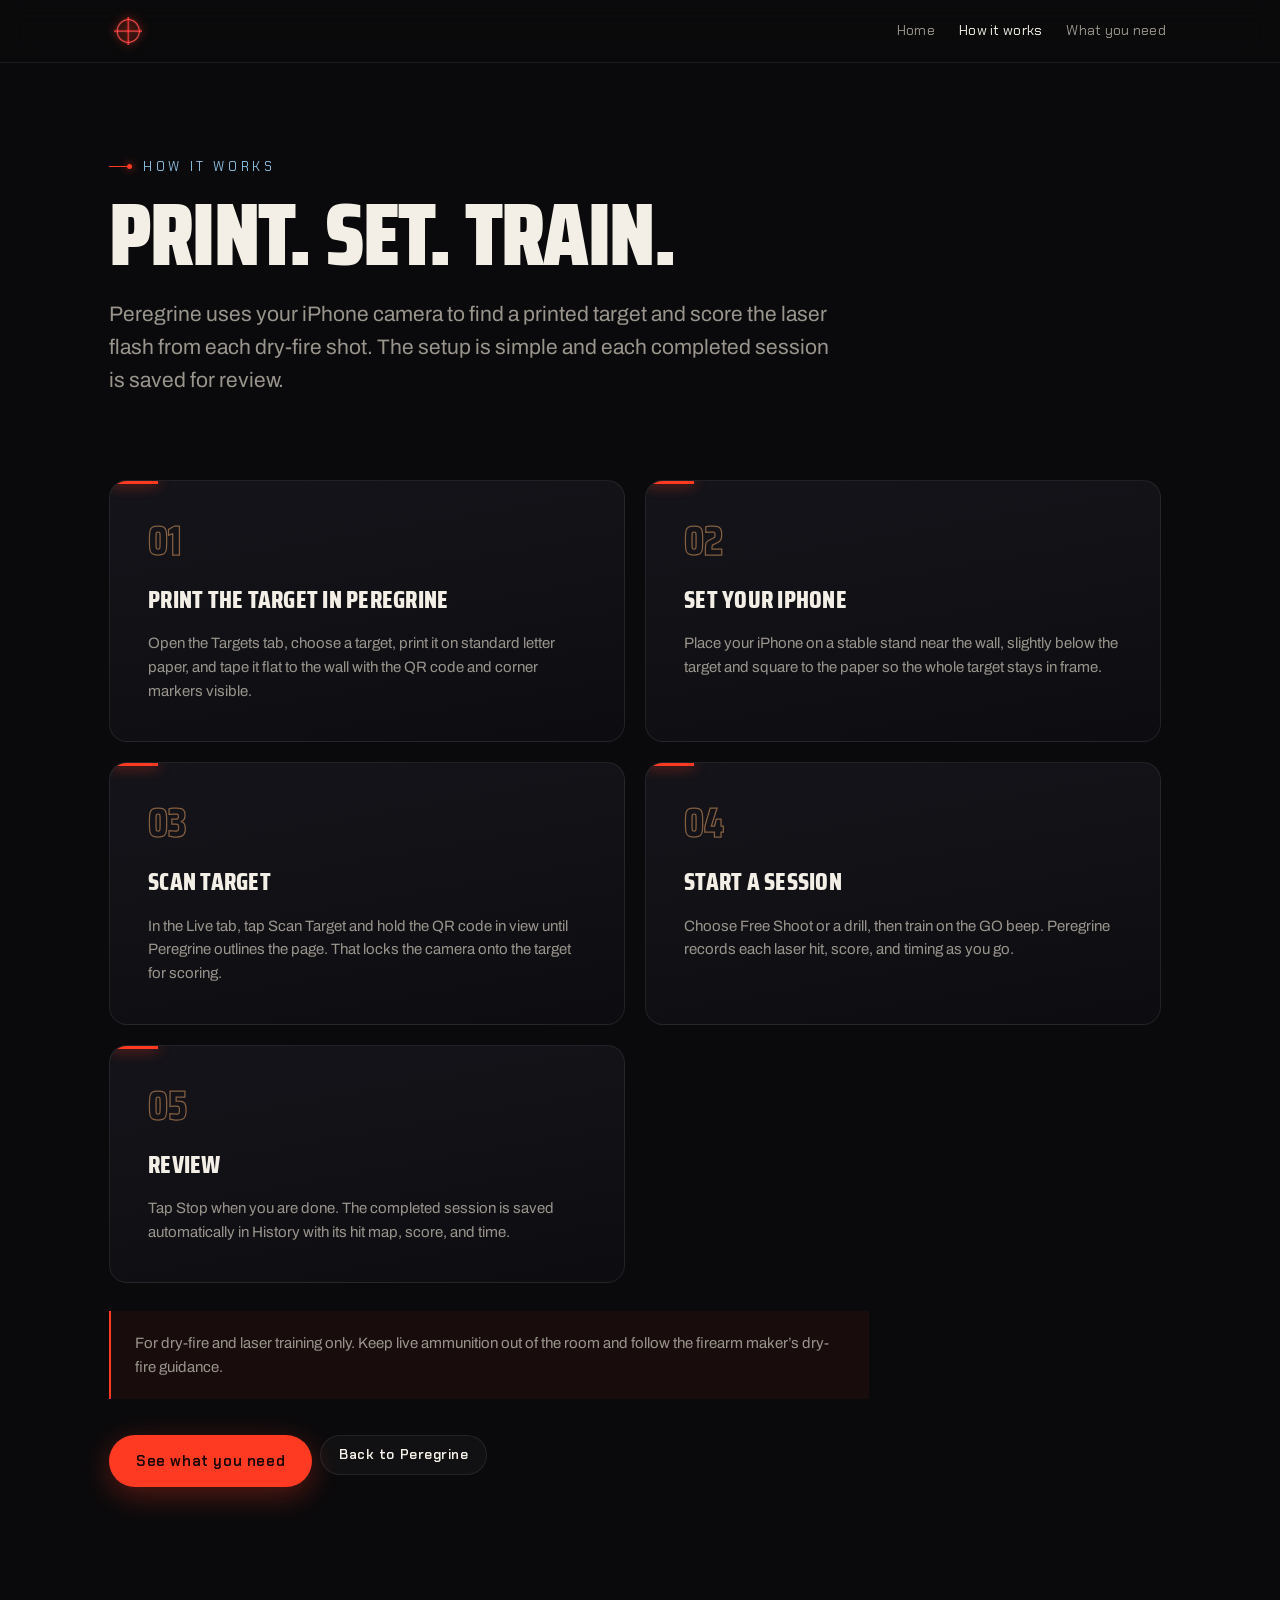
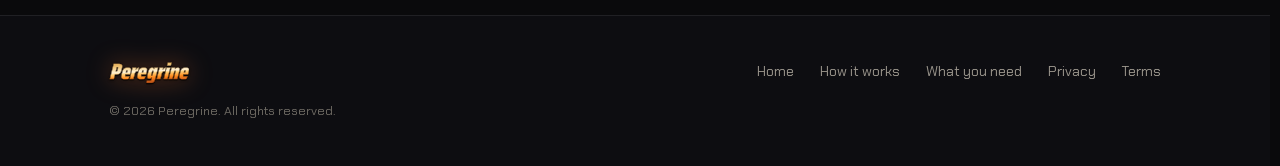
==== commit bb47f4f5: "fix: keep guide actions on one row" ====
--- a/how-it-works/index.html
+++ b/how-it-works/index.html
@@ -70,9 +70,9 @@
     </section>
 
     <p class="guide-note">For dry-fire and laser training only. Keep live ammunition out of the room and follow the firearm maker’s dry-fire guidance.</p>
-    <div class="guide-actions">
+    <div class="guide-actions guide-actions--how">
       <a class="btn btn--solid" href="/what-you-need/">See what you need</a>
-      <a class="btn btn--ghost" href="/">Back to Peregrine</a>
+      <a class="btn btn--ghost" href="/" onclick="if (history.length > 1) { history.back(); return false; }">Back to Peregrine</a>
     </div>
   </main>
 
--- a/styles.css
+++ b/styles.css
@@ -140,6 +140,38 @@
   font-size: 13.5px;
 }
 .btn--ghost:hover { border-color: rgba(255, 255, 255, 0.22); background: rgba(255, 255, 255, 0.06); }
+.btn--neo {
+  width: min(240px, 100%);
+  min-height: 48px;
+  padding: 0 22px;
+  border: 2px solid #7A150A;
+  border-radius: 20px;
+  background: linear-gradient(180deg, #E04930 0%, #CC2810 52%, #A91B09 100%);
+  color: #0A0A0C;
+  font-size: 14px;
+  font-weight: 700;
+  text-shadow: 0 1px 0 rgba(243, 239, 230, .2), 0 0 7px rgba(243, 239, 230, .18);
+  box-shadow: 5px 5px 0 var(--amber), 0 0 16px rgba(204, 40, 16, .4);
+}
+.btn--neo:hover {
+  transform: translate(2px, 2px);
+  background: linear-gradient(180deg, #E04930 0%, #CC2810 52%, #A91B09 100%);
+  box-shadow: 3px 3px 0 var(--amber), 0 0 20px rgba(204, 40, 16, .5);
+}
+.btn--neo:active { transform: translate(5px, 5px); box-shadow: 0 0 10px rgba(204, 40, 16, .3); }
+.btn--neo-support {
+  background: var(--bone);
+  border-color: var(--ink);
+  color: var(--ink);
+  font-weight: 600;
+  text-shadow: none;
+  box-shadow: 5px 5px 0 var(--recon);
+}
+.btn--neo-support:hover {
+  background: var(--bone);
+  box-shadow: 3px 3px 0 var(--recon);
+}
+.btn--neo-support:active { box-shadow: 0 0 10px rgba(138, 188, 224, .3); }
 .btn .dot {
   width: 7px; height: 7px; border-radius: 50%; background: var(--laser);
   box-shadow: 0 0 8px var(--laser);
@@ -449,7 +481,7 @@
   display: flex; align-items: center; gap: 0.7em;
   font-family: var(--f-tech);
   font-weight: 600;
-  font-size: calc(clamp(13px, 1.15vw, 16px) * var(--pe-text, 1));
+  font-size: calc(clamp(14px, 1.2vw, 17px) * var(--pe-text, 1));
   letter-spacing: 0.42em;
   color: var(--recon);
   margin-top: 16px;
@@ -849,6 +881,7 @@
   justify-content: center;
   margin: 30px 0 0;
 }
+.section__more--how { margin-top: 42px; }
 
 /* ============================================================
    SETUP GUIDES
@@ -952,6 +985,10 @@
   flex-wrap: wrap;
   gap: 12px;
   margin-top: 36px;
+}
+.guide-actions--how {
+  flex-wrap: nowrap;
+  gap: 8px;
 }
 
 @media (max-width: 700px) {
@@ -1050,7 +1087,7 @@
 .cta__sub { color: #cfcabf; font-size: clamp(15px, 1.3vw, 18px); margin: 0 auto 34px; max-width: 44ch; }
 .signup__contact {
   color: var(--mute); font-family: var(--f-tech); font-size: 12.5px;
-  line-height: 1.5; margin: clamp(80px, 10vw, 120px) 0 0; text-align: center;
+  line-height: 1.5; margin: clamp(120px, 15vw, 180px) 0 0; text-align: center;
 }
 .signup__contact p { margin: 0; }
 .signup__contact strong { color: var(--bone); }
@@ -1219,6 +1256,16 @@
 
 @media (max-width: 480px) {
   .signup__row { flex-direction: row; gap: 8px; flex-wrap: nowrap; }
+  .guide-actions--how .btn--solid {
+    height: 44px;
+    padding: 0 14px;
+    font-size: clamp(11px, 3.34vw, 13px);
+  }
+  .guide-actions--how .btn--ghost {
+    height: 44px;
+    padding: 0 10px;
+    font-size: clamp(11px, 3.34vw, 13px);
+  }
   .hero__copy, .cta__inner { transform: none !important; width: auto !important; max-width: 100% !important; height: auto !important; }
   .cta__inner > * { transform: none !important; }
   /* 16px floor: iOS Safari auto-zooms the page when a focused input is smaller */
@@ -1276,7 +1323,7 @@
 }
 
 @media (max-width: 480px) {
-  .hero__title-tag { letter-spacing: 0.3em; font-size: calc(12px * var(--pe-text, 1)); }
+  .hero__title-tag { letter-spacing: 0.3em; font-size: calc(13px * var(--pe-text, 1)); }
   .hero__lede { font-size: calc(19px * var(--pe-text, 1)); }
   .section__title { font-size: calc(clamp(30px, 10vw, 42px) * var(--pe-text, 1)); }
   .feature__title { font-size: calc(clamp(25px, 8vw, 34px) * var(--pe-text, 1)); }
@@ -1296,6 +1343,9 @@
   .btn .dot { animation: none; }
   .reveal { opacity: 1; transform: none; transition: none; }
   .btn:hover { transform: none; }
+  .btn--neo:hover, .btn--neo:active { transform: none; }
+  .btn--neo:hover { box-shadow: 5px 5px 0 var(--amber), 0 0 16px rgba(204, 40, 16, .4); }
+  .btn--neo-support:hover { box-shadow: 5px 5px 0 var(--recon); }
   .carousel__track { scroll-behavior: auto; }
 }
 
